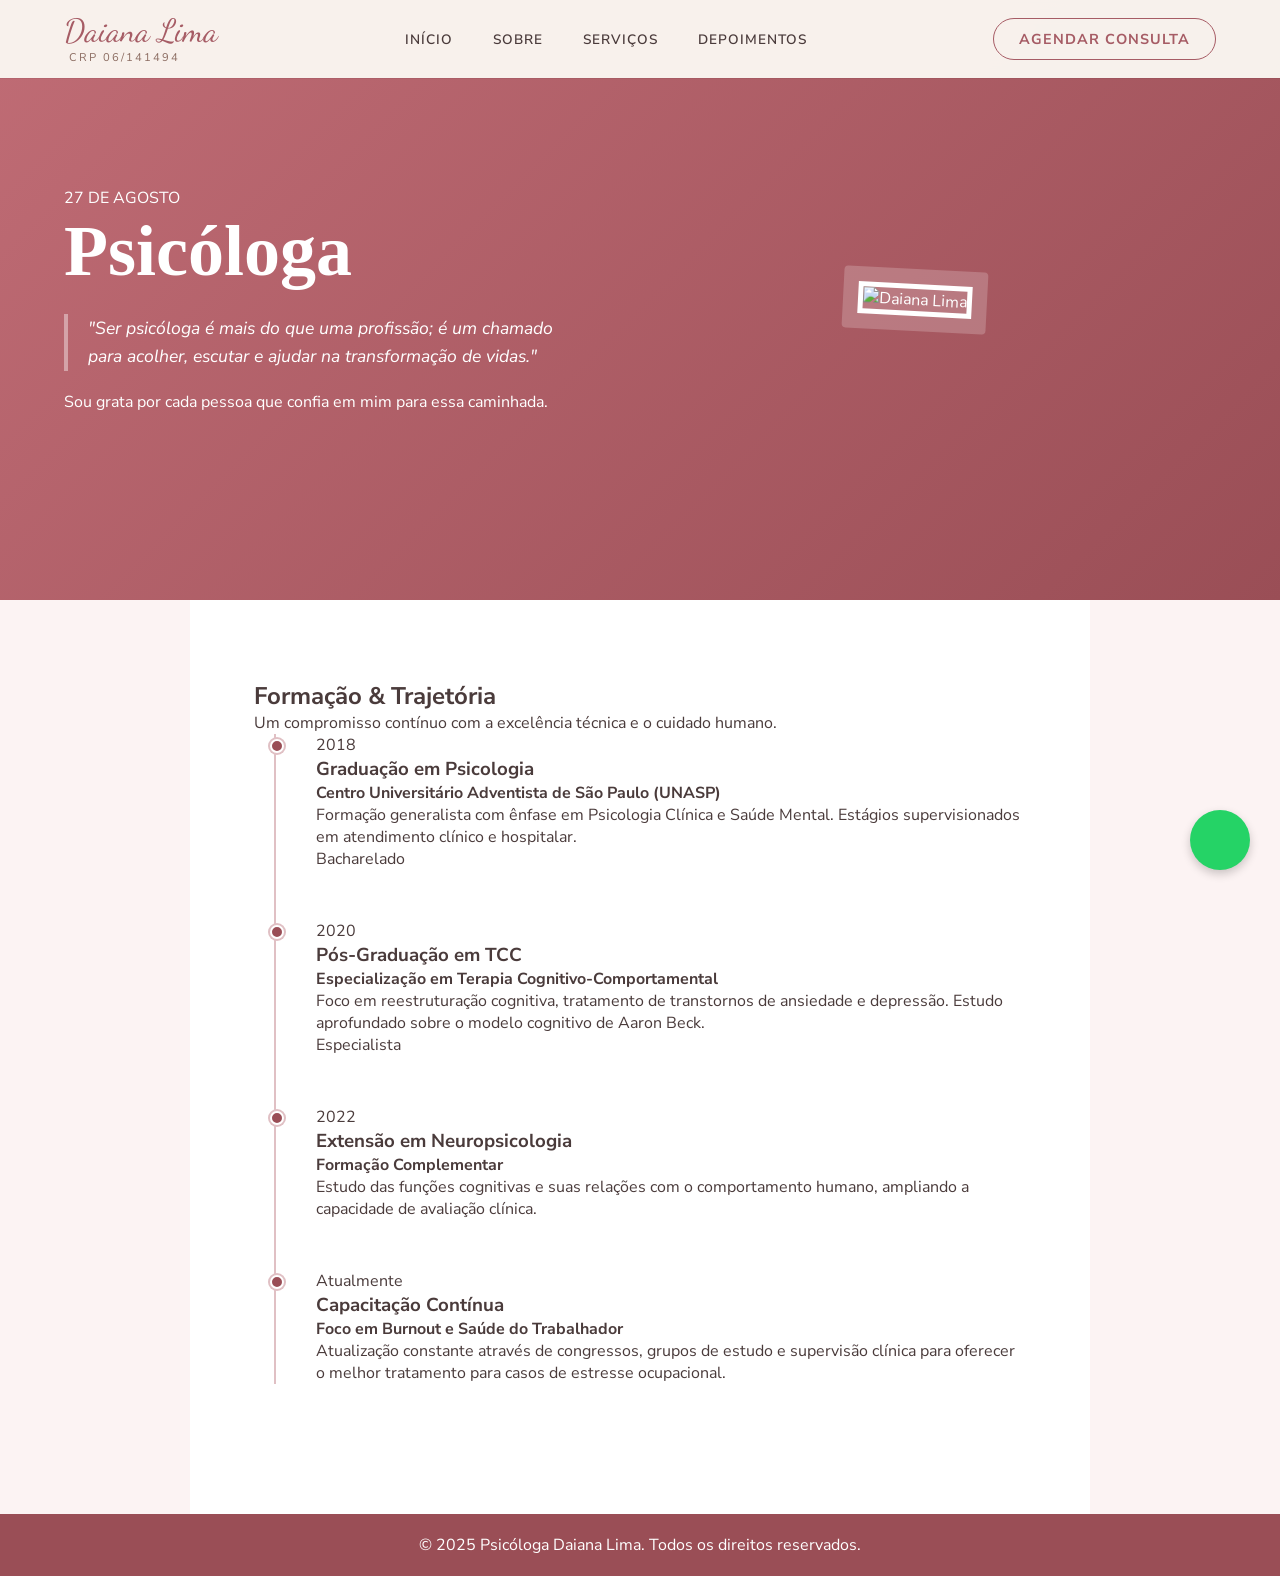
==== sobre.html @ 849c46d9 "Refactor code" ====
<!DOCTYPE html>
<html lang="pt-br">
<head>
    <meta charset="UTF-8">
    <meta name="viewport" content="width=device-width, initial-scale=1.0">
    <title>Sobre Mim - Psicóloga Daiana Lima</title>
    <link rel="stylesheet" href="style.css">
    <script src="js/workshop.js"></script>
   
</head>
<body class="page-sobre">

   <nav>
    <div class="nav-container">
        <a href="#" class="brand-signature">
            Daiana Lima
            <span class="crp-mini">CRP 06/141494</span>
        </a>

        <div class="menu">
            <div class="btn">
                <i class="fas fa-times close-btn"></i>
            </div>
            <a href="index.html">Início</a>
            <a href="#">Sobre</a>
            <a href="index.html#especialidades">Serviços</a>
            <a href="index.html#depoimentos">Depoimentos</a>
            <a href="https://wa.me/5519981084619" target="_blank" class="mobile-cta">Agendar</a>
        </div>

        <div class="nav-cta">
            <a href="https://wa.me/5519981084619" target="_blank" class="btn-agendar">
                Agendar Consulta
            </a>
            <div class="btn">
                <i class="fas fa-bars menu-btn"></i>
            </div>
        </div>
    </div>
</nav>

    <main>
        <section class="sobre-header">
            <div class="sobre-header-content">
                <span class="date-badge">27 DE AGOSTO</span>
                <h1 class="marsala-title">Psicóloga</h1>
                <div class="quote-box">
                    <p>"Ser psicóloga é mais do que uma profissão; é um chamado para acolher, escutar e ajudar na transformação de vidas."</p>
                </div>
                <p class="gratidao-text">Sou grata por cada pessoa que confia em mim para essa caminhada.</p>
            </div>
            
            <div class="sobre-header-img">
                <div class="img-frame">
                    <img src="https://images.unsplash.com/photo-1573496359142-b8d87734a5a2?q=80&w=688&auto=format&fit=crop" alt="Daiana Lima">
                </div>
            </div>
        </section>

        <section class="formacao-academica">
            <div class="academic-intro">
                <h2>Formação & Trajetória</h2>
                <p>Um compromisso contínuo com a excelência técnica e o cuidado humano.</p>
            </div>

            <div class="timeline">
                <div class="timeline-item">
                    <div class="timeline-marker"></div>
                    <div class="timeline-content">
                        <span class="year">2018</span>
                        <h3>Graduação em Psicologia</h3>
                        <h4>Centro Universitário Adventista de São Paulo (UNASP)</h4>
                        <p>Formação generalista com ênfase em Psicologia Clínica e Saúde Mental. Estágios supervisionados em atendimento clínico e hospitalar.</p>
                        <span class="tag">Bacharelado</span>
                    </div>
                </div>
                
                <div class="timeline-item">
                    <div class="timeline-marker"></div>
                    <div class="timeline-content">
                        <span class="year">2020</span>
                        <h3>Pós-Graduação em TCC</h3>
                        <h4>Especialização em Terapia Cognitivo-Comportamental</h4>
                        <p>Foco em reestruturação cognitiva, tratamento de transtornos de ansiedade e depressão. Estudo aprofundado sobre o modelo cognitivo de Aaron Beck.</p>
                        <span class="tag">Especialista</span>
                    </div>
                </div>

                <div class="timeline-item">
                    <div class="timeline-marker"></div>
                    <div class="timeline-content">
                        <span class="year">2022</span>
                        <h3>Extensão em Neuropsicologia</h3>
                        <h4>Formação Complementar</h4>
                        <p>Estudo das funções cognitivas e suas relações com o comportamento humano, ampliando a capacidade de avaliação clínica.</p>
                    </div>
                </div>

                <div class="timeline-item">
                    <div class="timeline-marker"></div>
                    <div class="timeline-content">
                        <span class="year">Atualmente</span>
                        <h3>Capacitação Contínua</h3>
                        <h4>Foco em Burnout e Saúde do Trabalhador</h4>
                        <p>Atualização constante através de congressos, grupos de estudo e supervisão clínica para oferecer o melhor tratamento para casos de estresse ocupacional.</p>
                    </div>
                </div>
            </div>
        </section>

        <footer class="footer-sobre">
            <p>&copy; 2025 Psicóloga Daiana Lima. Todos os direitos reservados.</p>
        </footer>
    </main>
    
    <a href="https://wa.me/5519981084619" class="floating-whatsapp" target="_blank">
        <i class="fa-brands fa-whatsapp"></i>
    </a>

</body>
</html>
---- style.css ----
@import url("https://fonts.googleapis.com/css2?family=Nunito+Sans:ital,opsz,wght@0,6..12,200..1000;1,6..12,200..1000&display=swap");
@import url('https://fonts.googleapis.com/css2?family=Dancing+Script:wght@400;700&display=swap');

/* =========================================
   1. RESET & VARIÁVEIS GERAIS
   ========================================= */
* {
    margin: 0;
    padding: 0;
    box-sizing: border-box;
    font-family: "Nunito Sans", sans-serif;
}

:root {
    --accent: #A65C65; 
    --accent-secondary: #C57D85;
    --accent-light: #F2E6E7; 
    --black: #4A3B3B; 
    --text-gray: #8D6E63;
    --white: #ffffff;
    --bg-hero: #F9F4EF; 
}

html {
    scroll-behavior: smooth;
    scroll-padding-top: 100px;
}

body {
    background-color: var(--bg-hero);
    color: var(--black);
    overflow-x: hidden; /* Evita rolagem lateral indesejada no mobile */
}

/* =========================================
   2. HEADER & NAVEGAÇÃO (DESKTOP)
   ========================================= */
nav {
    z-index: 999;
    position: fixed;
    top: 0;
    left: 0;
    width: 100%;
    padding: 15px 0;
    background-color: rgba(249, 244, 239, 0.98);
    backdrop-filter: blur(10px);
    box-shadow: 0 1px 0px rgba(0,0,0,0.05);
    transition: all 0.3s ease;
}

.nav-container {
    width: 90%;
    max-width: 1200px;
    margin: 0 auto;
    display: flex;
    justify-content: space-between;
    align-items: center;
}

.brand-signature {
    font-family: 'Dancing Script', cursive;
    font-size: 2rem;
    color: var(--accent);
    text-decoration: none;
    display: flex;
    flex-direction: column;
    line-height: 1;
}

.crp-mini {
    font-family: "Nunito Sans", sans-serif;
    font-size: 0.7rem;
    color: var(--text-gray);
    letter-spacing: 2px;
    margin-top: 5px;
    margin-left: 5px;
}

.menu {
    display: flex;
    gap: 40px;
}

.menu a {
    text-decoration: none;
    font-family: "Nunito Sans", sans-serif;
    text-transform: uppercase;
    font-size: 0.85rem;
    letter-spacing: 1px;
    color: var(--black);
    font-weight: 600;
    position: relative;
    transition: color 0.3s;
}

.menu a:hover,
.menu a.active-link {
    color: var(--accent);
}

/* Linha animada embaixo do link ativo */
.menu a.active-link::after {
    content: '';
    position: absolute;
    bottom: -5px;
    left: 0;
    width: 100%;
    height: 2px;
    background-color: var(--accent);
}

.btn-agendar {
    padding: 10px 25px;
    border: 1px solid var(--accent);
    color: var(--accent);
    border-radius: 50px;
    text-decoration: none;
    font-size: 0.9rem;
    font-weight: 700;
    transition: all 0.3s ease;
    text-transform: uppercase;
    letter-spacing: 1px;
}

.btn-agendar:hover {
    background-color: var(--accent);
    color: white;
    box-shadow: 0 5px 15px rgba(166, 92, 101, 0.3);
}

/* Elementos exclusivos do Mobile (Escondidos no Desktop) */
.mobile-cta, 
.btn, 
.menu-btn, 
.close-btn {
    display: none;
}

/* =========================================
   3. HERO SECTION
   ========================================= */
.heropage {
    padding-top: 140px;
    padding-bottom: 80px;
    padding-left: 5%;
    padding-right: 5%;
    display: flex;
    align-items: center;
    justify-content: space-between;
    gap: 50px;
    background-color: var(--bg-hero);
    min-height: 90vh;
}

.hero-content {
    flex: 1;
    max-width: 600px;
}

.badge {
    background-color: var(--accent-light);
    color: var(--accent);
    padding: 8px 16px;
    border-radius: 20px;
    font-size: 0.9rem;
    font-weight: 700;
    text-transform: uppercase;
    letter-spacing: 1px;
    display: inline-block;
    margin-bottom: 20px;
}

.hero-headlines h1 {
    /* Tipografia fluida: ajusta entre 2.2rem e 3.2rem conforme a tela */
    font-size: clamp(2.2rem, 4vw, 3.2rem);
    line-height: 1.1;
    margin-bottom: 20px;
    color: var(--black);
}

.hero-headlines p {
    font-size: 1.1rem;
    color: var(--text-gray);
    line-height: 1.6;
    margin-bottom: 30px;
}

.hero-headlines-buttons {
    display: flex;
    gap: 15px;
}

.btn-3 {
    padding: 14px 32px;
    background-color: var(--black);
    color: white;
    border: 2px solid var(--black);
    border-radius: 8px;
    font-weight: 700;
    cursor: pointer;
    transition: all 0.3s;
}

.btn-3:hover {
    background-color: var(--accent);
    border-color: var(--accent);
    color: white;
}

.btn-transparent {
    background-color: transparent;
    color: var(--black);
}

.hero-image-container {
    flex: 1;
    display: flex;
    justify-content: center;
    position: relative;
}

.hero-main-img {
    width: 100%;
    max-width: 450px;
    border-radius: 20px;
    box-shadow: 20px 20px 0px var(--accent-light);
    object-fit: cover;
}

/* =========================================
   4. MINDFULNESS (MODO AUTOMÁTICO)
   ========================================= */
.mindfulness-section {
    width: 100%;
    min-height: 600px;
    display: flex;
    justify-content: center;
    align-items: center;
    text-align: center;
    background: linear-gradient(135deg, #F9F4EF 0%, #FFFFFF 100%);
    transition: background 0.8s ease;
    position: relative;
    overflow: hidden;
}

.mindfulness-section.calm-mode {
    background: #E6D0D4; 
}

.mindfulness-content {
    max-width: 600px;
    padding: 20px;
    z-index: 2;
}

.mind-title {
    font-size: 2.5rem;
    font-weight: 900;
    color: var(--black);
    margin-bottom: 10px;
    transition: color 0.5s;
}

.mind-subtitle {
    font-size: 1.2rem;
    color: var(--text-gray);
    margin-bottom: 40px;
}

.switch-wrapper {
    display: flex;
    flex-direction: column;
    align-items: center;
    gap: 10px;
    margin: 0 auto 30px;
}

.toggle-switch {
    width: 120px;
    height: 180px;
    background-color: #fff;
    border: 4px solid var(--black);
    border-radius: 10px;
    position: relative;
    cursor: pointer;
    box-shadow: 10px 10px 0px rgba(74, 59, 59, 0.1);
    transition: all 0.3s ease;
    display: flex;
    justify-content: center;
    align-items: center;
}

.toggle-switch:active {
    transform: scale(0.98);
}

.switch-lever {
    width: 60px;
    height: 100px;
    background-color: #fff;
    border: 4px solid var(--black);
    position: relative;
    transition: all 0.4s cubic-bezier(0.68, -0.55, 0.27, 1.55);
    top: -20px; 
    box-shadow: 0 5px 0 #eee;
}

.toggle-switch.switched-off .switch-lever {
    top: 20px; 
    background-color: #D2838C;
    box-shadow: 0 -5px 0 #A65C65;
}

.switch-labels {
    font-weight: 800;
    font-size: 1.2rem;
    color: var(--black);
    letter-spacing: 2px;
}

#switch-status-text {
    font-size: 1.5rem;
    font-weight: 800;
    margin-bottom: 20px;
    letter-spacing: 1px;
    text-transform: uppercase;
    color: var(--accent);
}

.hidden-message {
    opacity: 0;
    transform: translateY(20px);
    transition: all 0.6s ease;
    pointer-events: none;
    background: rgba(255, 255, 255, 0.7);
    padding: 20px;
    border-radius: 15px;
    backdrop-filter: blur(5px);
}

.hidden-message.visible {
    opacity: 1;
    transform: translateY(0);
    pointer-events: all;
}

.hidden-message p {
    font-size: 1.3rem;
    color: var(--accent);
    font-weight: 600;
    margin-bottom: 10px;
    line-height: 1.6;
}

.btn-mindfulness {
    display: inline-block;
    margin-top: 15px;
    padding: 12px 30px;
    background-color: var(--accent);
    color: white;
    text-decoration: none;
    border-radius: 50px;
    font-weight: bold;
    transition: transform 0.2s;
}

.btn-mindfulness:hover {
    transform: scale(1.05);
    background-color: var(--accent-secondary);
}

/* =========================================
   5. SEÇÃO SOBRE
   ========================================= */
.sobre {
    padding: 100px 5%;
    display: flex;
    align-items: center;
    gap: 60px;
    background: var(--white);
}

.img-sobre {
    width: 40%;
    max-width: 350px;
    border-radius: 20px;
    box-shadow: 20px 20px 0px var(--accent-light);
    object-fit: cover;
    aspect-ratio: 1 / 1;
}

.sobre-headlines {
    flex: 1;
}

.sobre-headlines h6 {
    color: var(--accent);
    font-weight: 800;
    letter-spacing: 2px;
    margin-bottom: 10px;
}

.sobre-headlines h1 {
    font-size: 2.5rem;
    margin-bottom: 20px;
}

.sobre-headlines p {
    color: var(--text-gray);
    line-height: 1.7;
    margin-bottom: 30px;
}

.sobre-info {
    display: flex;
    gap: 30px;
}

.sobre-info-item h5 {
    font-size: 1.5rem;
    font-weight: 800;
    color: var(--accent);
}

.sobre-info-item h6 {
    color: var(--text-gray);
    font-size: 0.9rem;
}

.insta-link {
    display: inline-block;
    margin-top: 20px;
    font-weight: 700;
    color: var(--accent);
    text-decoration: none;
    font-size: 1.1rem;
    transition: opacity 0.3s;
}

.insta-link:hover {
    opacity: 0.8;
    text-decoration: underline;
}

/* =========================================
   6. SERVIÇOS (FLIP CARDS)
   ========================================= */
.pets {
    padding: 100px 5%;
    background-color: var(--bg-hero);
    text-align: center;
}

.pets-headlines h1 {
    font-size: 2.5rem;
    margin: 15px 0;
}

.pets-headlines i {
    font-size: 3rem;
    color: var(--accent);
}

.pets-collection {
    display: grid;
    grid-template-columns: repeat(auto-fit, minmax(260px, 1fr));
    gap: 30px;
    margin-top: 60px;
}

.flip-card {
    background-color: transparent;
    width: 100%;
    height: 320px;
    perspective: 1000px;
    cursor: pointer;
}

.flip-card-inner {
    position: relative;
    width: 100%;
    height: 100%;
    text-align: center;
    transition: transform 0.8s cubic-bezier(0.175, 0.885, 0.32, 1.275);
    transform-style: preserve-3d;
    box-shadow: 0 10px 30px rgba(0,0,0,0.05);
    border-radius: 15px;
}

.flip-card:hover .flip-card-inner {
    transform: rotateY(180deg);
}

/* Classe JS para virar no clique (Mobile) */
.flip-card-inner.flipped-mobile {
    transform: rotateY(180deg);
}

.flip-card-front, .flip-card-back {
    position: absolute;
    width: 100%;
    height: 100%;
    -webkit-backface-visibility: hidden; /* Safari */
    backface-visibility: hidden;
    border-radius: 15px;
    display: flex;
    flex-direction: column;
    justify-content: center;
    align-items: center;
    padding: 30px;
}

.flip-card-front {
    background-color: white;
    color: var(--black);
    border: 1px solid rgba(0,0,0,0.05);
}

.icon-front {
    font-size: 3.5rem;
    color: var(--accent-secondary);
    margin-bottom: 25px;
}

.flip-card-front h3 {
    font-size: 1.5rem;
    margin-bottom: 15px;
    font-weight: 700;
}

.see-more {
    font-size: 0.8rem;
    color: var(--text-gray);
    margin-top: auto;
    text-transform: uppercase;
    letter-spacing: 1px;
    opacity: 0.7;
}

.flip-card-back {
    background-color: var(--accent);
    color: white;
    transform: rotateY(180deg);
    box-shadow: 0 15px 35px rgba(166, 92, 101, 0.4);
}

.flip-card-back h3 {
    font-size: 1.3rem;
    margin-bottom: 15px;
    border-bottom: 1px solid rgba(255,255,255,0.3);
    padding-bottom: 10px;
}

.flip-card-back p {
    font-size: 0.95rem;
    line-height: 1.6;
    margin-bottom: 25px;
    color: rgba(255,255,255,0.9);
}

.btn-card {
    background-color: white;
    color: var(--accent);
    padding: 10px 25px;
    border-radius: 30px;
    text-decoration: none;
    font-weight: 800;
    text-transform: uppercase;
    font-size: 0.8rem;
    transition: transform 0.2s;
}

.btn-card:hover {
    transform: scale(1.05);
    background-color: var(--bg-hero);
}

/* =========================================
   7. LOCAIS & DEPOIMENTOS
   ========================================= */
.rifas-container {
    display: flex;
    justify-content: center;
    gap: 30px;
    flex-wrap: wrap;
    margin-top: 40px;
}

.rifa-card {
    background: white;
    padding: 30px;
    border-radius: 12px;
    flex: 1;
    min-width: 250px;
    max-width: 350px;
    text-align: center;
    box-shadow: 0 5px 15px rgba(74, 59, 59, 0.05);
}

.rifa-card i {
    font-size: 2rem;
    color: var(--black);
    margin-bottom: 15px;
}

.testimunhas {
    padding: 100px 5%;
    text-align: center;
    background-color: var(--white);
}

.testimunhas-container {
    display: flex;
    justify-content: center;
    gap: 30px;
    margin-top: 40px;
    flex-wrap: wrap;
}

.testimunhas-item {
    background: var(--bg-hero);
    padding: 30px;
    border-radius: 15px;
    max-width: 500px;
    text-align: left;
    border: 1px solid var(--accent-light);
}

.testimunhas-pessoa {
    display: flex;
    justify-content: space-between;
    align-items: center;
    margin-bottom: 20px;
}

.avatar-placeholder {
    width: 50px;
    height: 50px;
    background: var(--accent);
    color: white;
    border-radius: 50%;
    display: flex;
    align-items: center;
    justify-content: center;
    font-weight: 700;
    font-size: 1.2rem;
}

.testimunhas-nome {
    display: flex;
    gap: 15px;
    align-items: center;
}

.testimunhas-text {
    font-style: italic;
    color: var(--black);
    line-height: 1.6;
}

/* =========================================
   8. TERAPIA NÃO É (MAPA MENTAL)
   ========================================= */
.terapia-nao-e {
    background-color: #F9F6F2;
    padding: 100px 5%;
    text-align: center;
    overflow: hidden;
}

.title-nao-e {
    font-size: clamp(2rem, 3.5vw, 2.5rem);
    color: #8D6E63;
    line-height: 1.1;
    margin-bottom: 50px;
}

.cursive-text {
    font-family: 'Dancing Script', cursive;
    font-size: 4.5rem;
    color: #C57D85;
    display: block;
    transform: rotate(-3deg);
}

.mind-map-container {
    position: relative;
    width: 100%;
    max-width: 600px;
    height: 500px;
    margin: 0 auto;
}

.center-brain {
    position: absolute;
    top: 50%;
    left: 50%;
    transform: translate(-50%, -50%);
    font-size: 5rem;
    color: #EF9A9A;
    z-index: 2;
    background: #F9F6F2;
    padding: 20px;
    border-radius: 50%;
}

.pulse-animation {
    animation: pulse-brain 2s infinite ease-in-out;
}

@keyframes pulse-brain {
    0% { transform: scale(1); }
    50% { transform: scale(1.1); }
    100% { transform: scale(1); }
}

.map-item {
    position: absolute;
    width: 140px;
    text-align: center;
    color: #6D4C41;
    font-weight: 600;
    font-size: 1rem;
}

.item-top-left { top: 10%; left: 10%; }
.item-top-center { top: 5%; left: 50%; transform: translateX(-50%); }
.item-top-right { top: 10%; right: 10%; }
.item-bottom-left { bottom: 15%; left: 10%; }
.item-bottom-right { bottom: 15%; right: 10%; }

.arrow-svg {
    width: 60px;
    height: 60px;
    display: block;
    margin: 0 auto;
    opacity: 0.6;
}

.item-top-left .arrow-svg { transform: rotate(120deg); }
.item-top-right .arrow-svg { transform: rotate(180deg) scaleY(-1); }
.item-bottom-left .arrow-svg { transform: rotate(30deg); }
.item-bottom-right .arrow-svg { transform: rotate(-30deg); }

.arrow-char {
    font-size: 2rem;
    color: #E5989B;
    display: block;
    transform: rotate(180deg);
}

/* =========================================
   9. PÁGINA SOBRE (ESTILOS ESPECÍFICOS)
   ========================================= */
.page-sobre {
    background-color: #FCF3F3;
}

.sobre-header {
    background: linear-gradient(135deg, #C06C75 0%, #9A4E56 100%);
    min-height: 600px;
    display: flex;
    align-items: center;
    justify-content: center;
    padding: 60px 5%;
    gap: 50px;
    color: white;
    position: relative;
}

.sobre-header-content {
    flex: 1;
    max-width: 500px;
}

.marsala-title {
    font-family: "Didot", serif;
    font-size: clamp(3rem, 6vw, 4.5rem);
    font-weight: 700;
    line-height: 0.9;
    margin: 10px 0 30px;
}

.quote-box {
    border-left: 4px solid rgba(255,255,255,0.4);
    padding-left: 20px;
    margin-bottom: 20px;
    font-style: italic;
    font-size: 1.1rem;
    line-height: 1.6;
}

.sobre-header-img {
    flex: 1;
    display: flex;
    justify-content: center;
}

.img-frame {
    padding: 15px;
    background: rgba(255,255,255,0.2);
    border-radius: 4px;
    transform: rotate(3deg);
}

.img-frame img {
    width: 100%;
    max-width: 320px;
    border: 5px solid white;
    display: block;
}

.formacao-academica {
    padding: 80px 5%;
    max-width: 900px;
    margin: 0 auto;
    background-color: #FFF;
}

.timeline {
    position: relative;
    border-left: 2px solid #E0C0C4;
    margin-left: 20px;
    padding-left: 40px;
}

.timeline-item {
    margin-bottom: 50px;
    position: relative;
}

.timeline-marker {
    position: absolute;
    left: -46px;
    top: 5px;
    width: 14px;
    height: 14px;
    background: #9A4E56;
    border-radius: 50%;
    border: 2px solid white;
    box-shadow: 0 0 0 2px #E0C0C4;
}

.footer-sobre {
    background-color: #9A4E56;
    color: white;
    text-align: center;
    padding: 20px;
}

/* =========================================
   10. FOOTER
   ========================================= */
footer {
    background-color: var(--black);
    color: white;
    padding: 60px 5% 20px;
}

.footer-container {
    display: flex;
    justify-content: space-between;
    flex-wrap: wrap;
    gap: 40px;
    border-bottom: 1px solid rgba(255,255,255,0.1);
    padding-bottom: 40px;
}

.footer-brand h1 {
    font-size: 1.8rem;
}

.accent {
    color: #D2838C;
}

.social a, .links a {
    color: white;
    transition: color 0.3s;
}

.social a { font-size: 1.5rem; margin-right: 15px; }
.links a { display: block; color: #E0C0C4; text-decoration: none; margin-bottom: 10px; }
.links a:hover, .social a:hover { color: #D2838C; }

.contato-info-item {
    display: flex;
    gap: 10px;
    margin-bottom: 10px;
    color: #E0C0C4;
}

.copyright {
    text-align: center;
    margin-top: 20px;
    color: #a89496;
    font-size: 0.9rem;
}

/* Floating WhatsApp */
.floating-whatsapp {
    position: fixed;
    bottom: 30px;
    right: 30px;
    width: 60px;
    height: 60px;
    background-color: #25D366;
    color: white;
    border-radius: 50%;
    display: flex;
    align-items: center;
    justify-content: center;
    font-size: 30px;
    box-shadow: 0 4px 10px rgba(0,0,0,0.2);
    z-index: 1000;
    text-decoration: none;
    transition: transform 0.3s;
}

.floating-whatsapp:hover {
    transform: scale(1.1);
}

/* =========================================
   11. RESPONSIVIDADE MOBILE (UNIFICADA)
   ========================================= */
@media (max-width: 768px) {
    /* --- Ajustes Gerais de Layout --- */
    .heropage, .sobre, .sobre-header {
        flex-direction: column;
        text-align: center;
        padding-top: 110px;
    }
    
    .hero-content, .img-sobre, .sobre-header-content {
        width: 100%;
    }
    
    .hero-headlines-buttons {
        justify-content: center;
    }
    
    .img-sobre {
        width: 80%;
        max-width: 300px;
        margin: 0 auto;
    }

    /* --- MENU GAVETA (DRAWER) --- */
    .menu {
        display: none; 
        position: fixed;
        top: 0;
        right: 0;
        height: 100vh;
        width: 80%; 
        max-width: 350px;
        background: rgba(249, 244, 239, 0.98);
        backdrop-filter: blur(15px);
        flex-direction: column;
        justify-content: flex-start;
        align-items: center;
        gap: 30px;
        padding-top: 100px;
        box-shadow: -5px 0 20px rgba(0,0,0,0.1);
        z-index: 1000;
        transition: transform 0.3s ease;
    }

    .menu.active {
        display: flex;
        animation: slideIn 0.3s forwards;
    }

    @keyframes slideIn {
        from { transform: translateX(100%); }
        to { transform: translateX(0); }
    }

    .menu a {
        font-size: 1.2rem;
        width: 100%;
        text-align: center;
        padding: 10px 0;
        border-bottom: 1px solid rgba(0,0,0,0.05);
    }

    /* Botão de Fechar e Hambúrguer */
    .btn { display: block; cursor: pointer; color: var(--accent); }
    
    .menu .btn { /* Botão X dentro do menu */
        position: absolute;
        top: 25px;
        right: 25px;
        font-size: 2rem;
    }

    .nav-cta .btn { /* Hambúrguer no Header */
        font-size: 1.6rem;
        margin-left: 15px;
    }

    /* Botões CTA */
    .btn-agendar { display: none; } /* Esconde do header desktop */
    
    .mobile-cta {
        display: inline-block;
        margin-top: 20px;
        padding: 15px 40px;
        background: var(--accent);
        color: white !important;
        border-radius: 50px;
        font-weight: 700;
        box-shadow: 0 4px 15px rgba(166, 92, 101, 0.4);
    }

    /* --- Mapa Mental Mobile --- */
    .mind-map-container {
        height: auto;
        display: flex;
        flex-direction: column;
        gap: 20px;
        padding: 20px 0;
    }
    
    .map-item, .center-brain {
        position: static;
        transform: none;
    }
    
    .arrow-svg, .arrow-char { display: none; }
    
    .center-brain { order: -1; margin-bottom: 20px; }

    /* --- Página Sobre Mobile --- */
    .quote-box {
        border-left: none;
        border-top: 3px solid rgba(255,255,255,0.4);
        padding-top: 20px;
        padding-left: 0;
    }

    .img-frame { transform: rotate(0); }
}
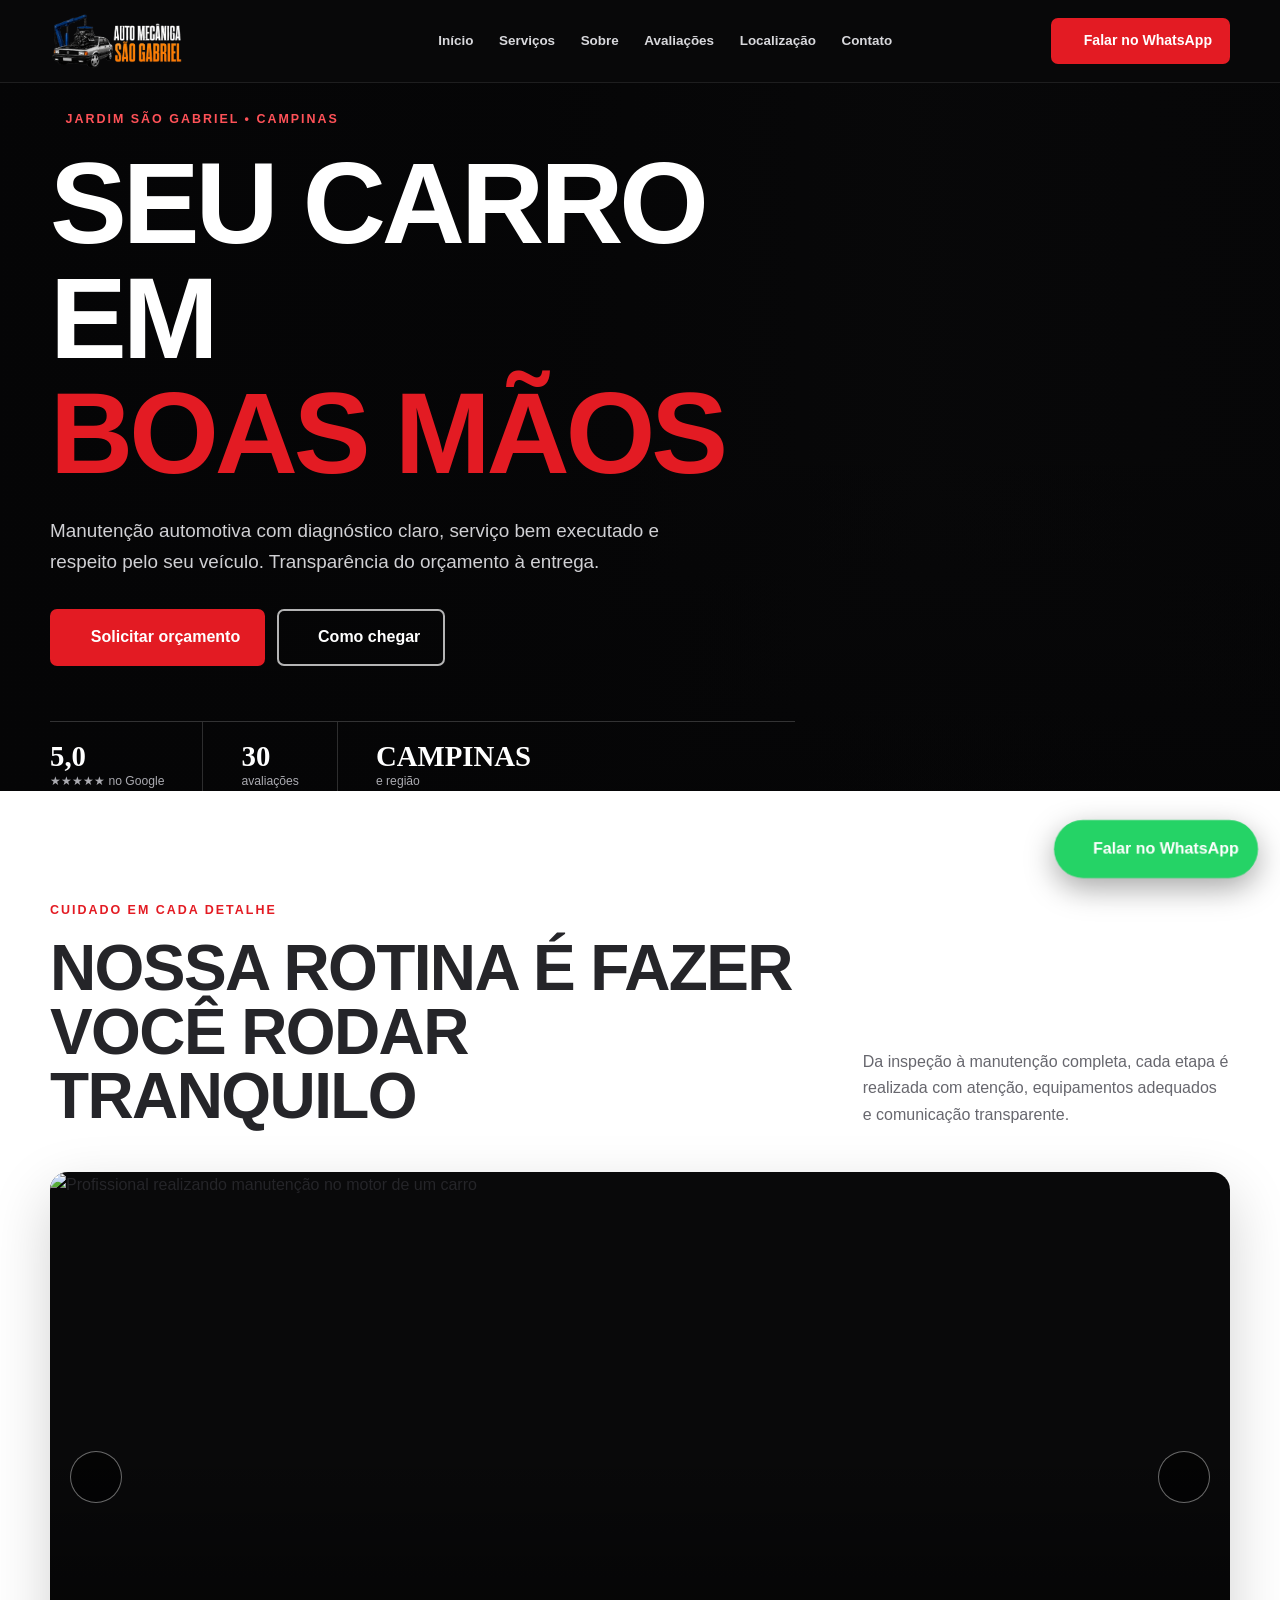
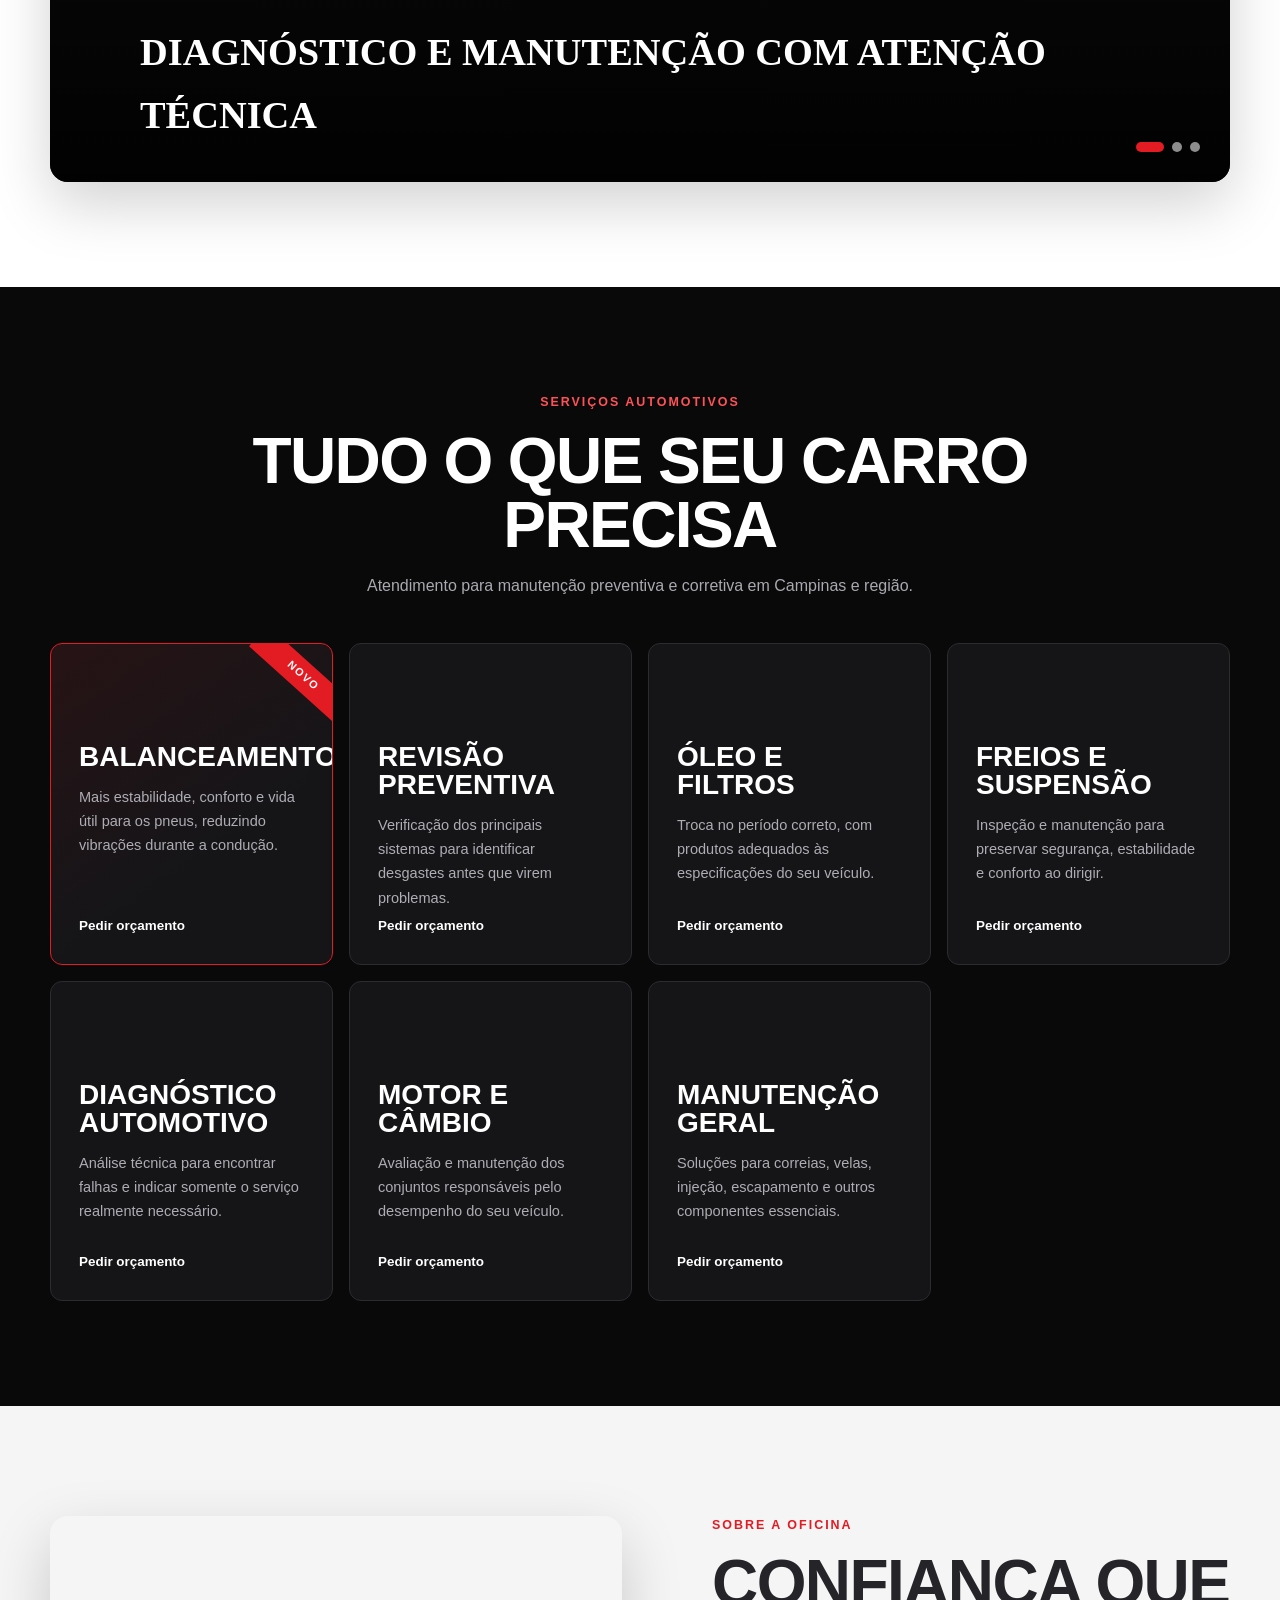
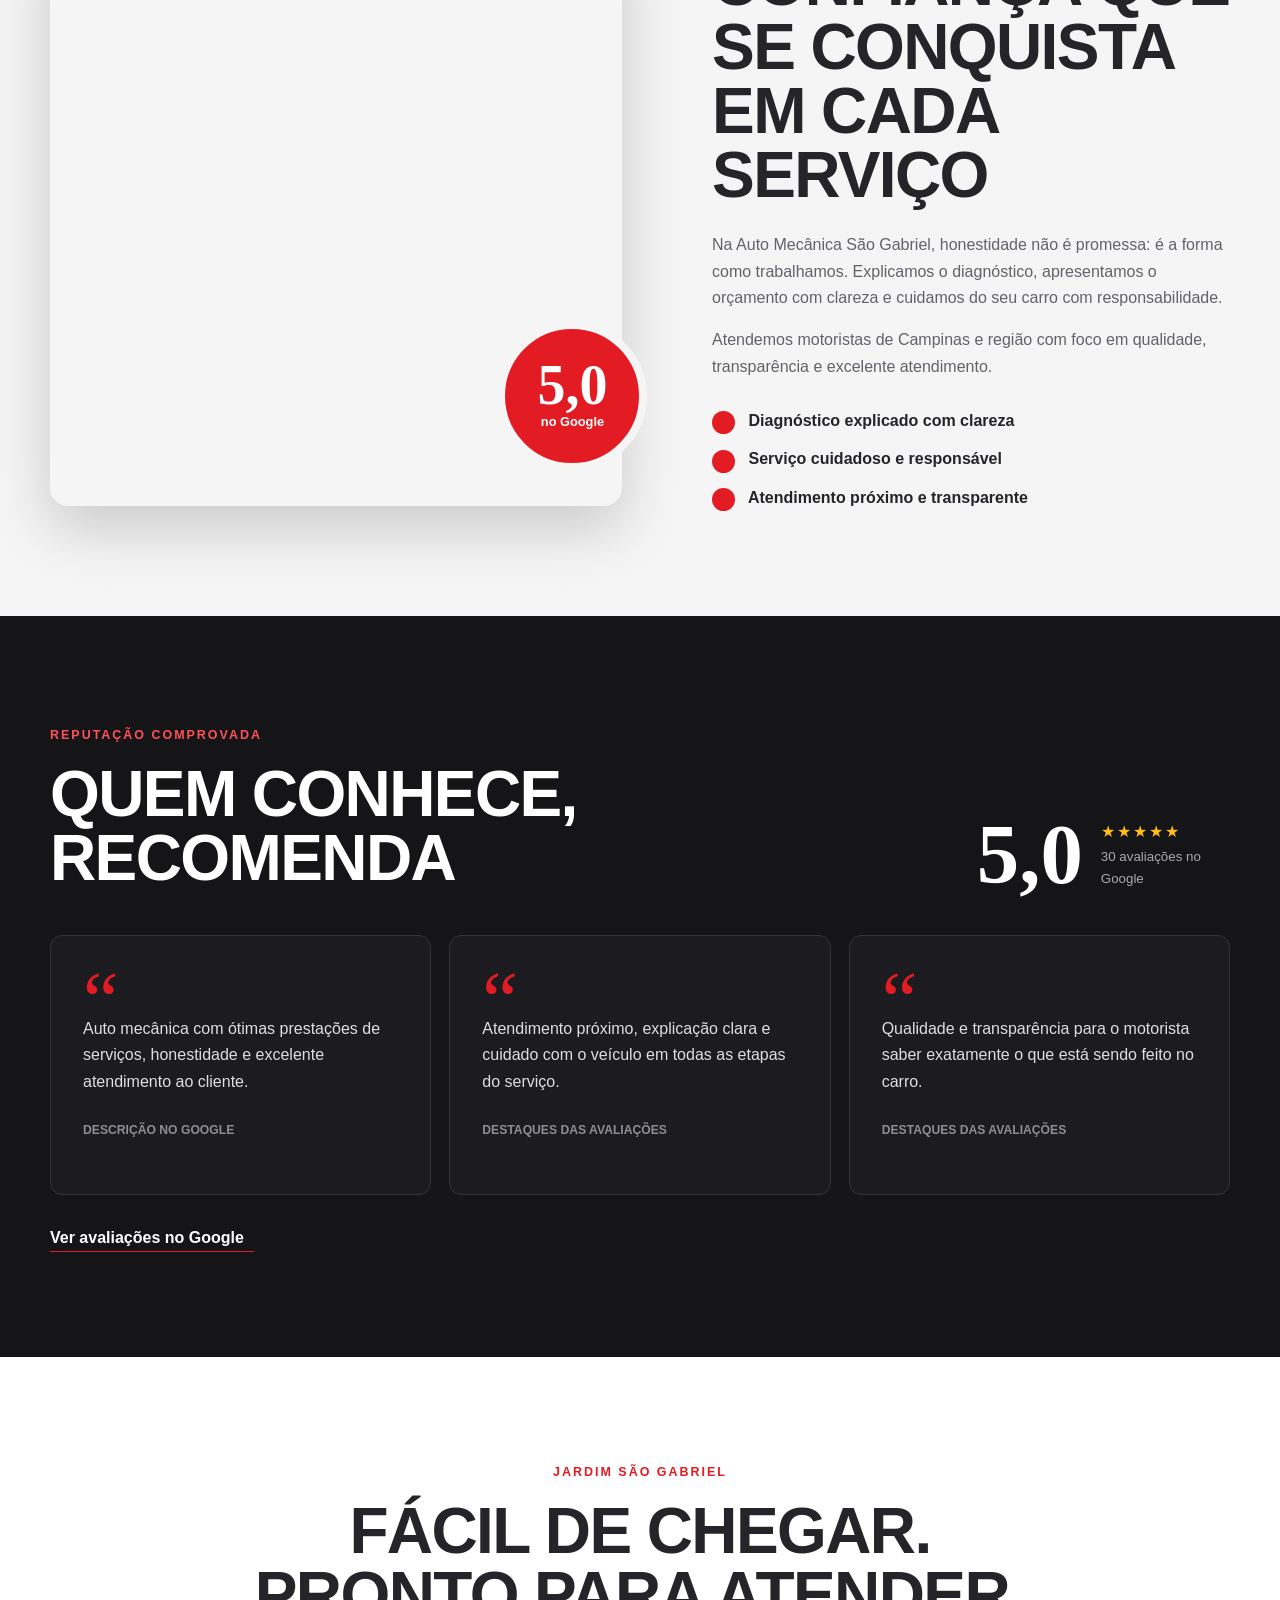
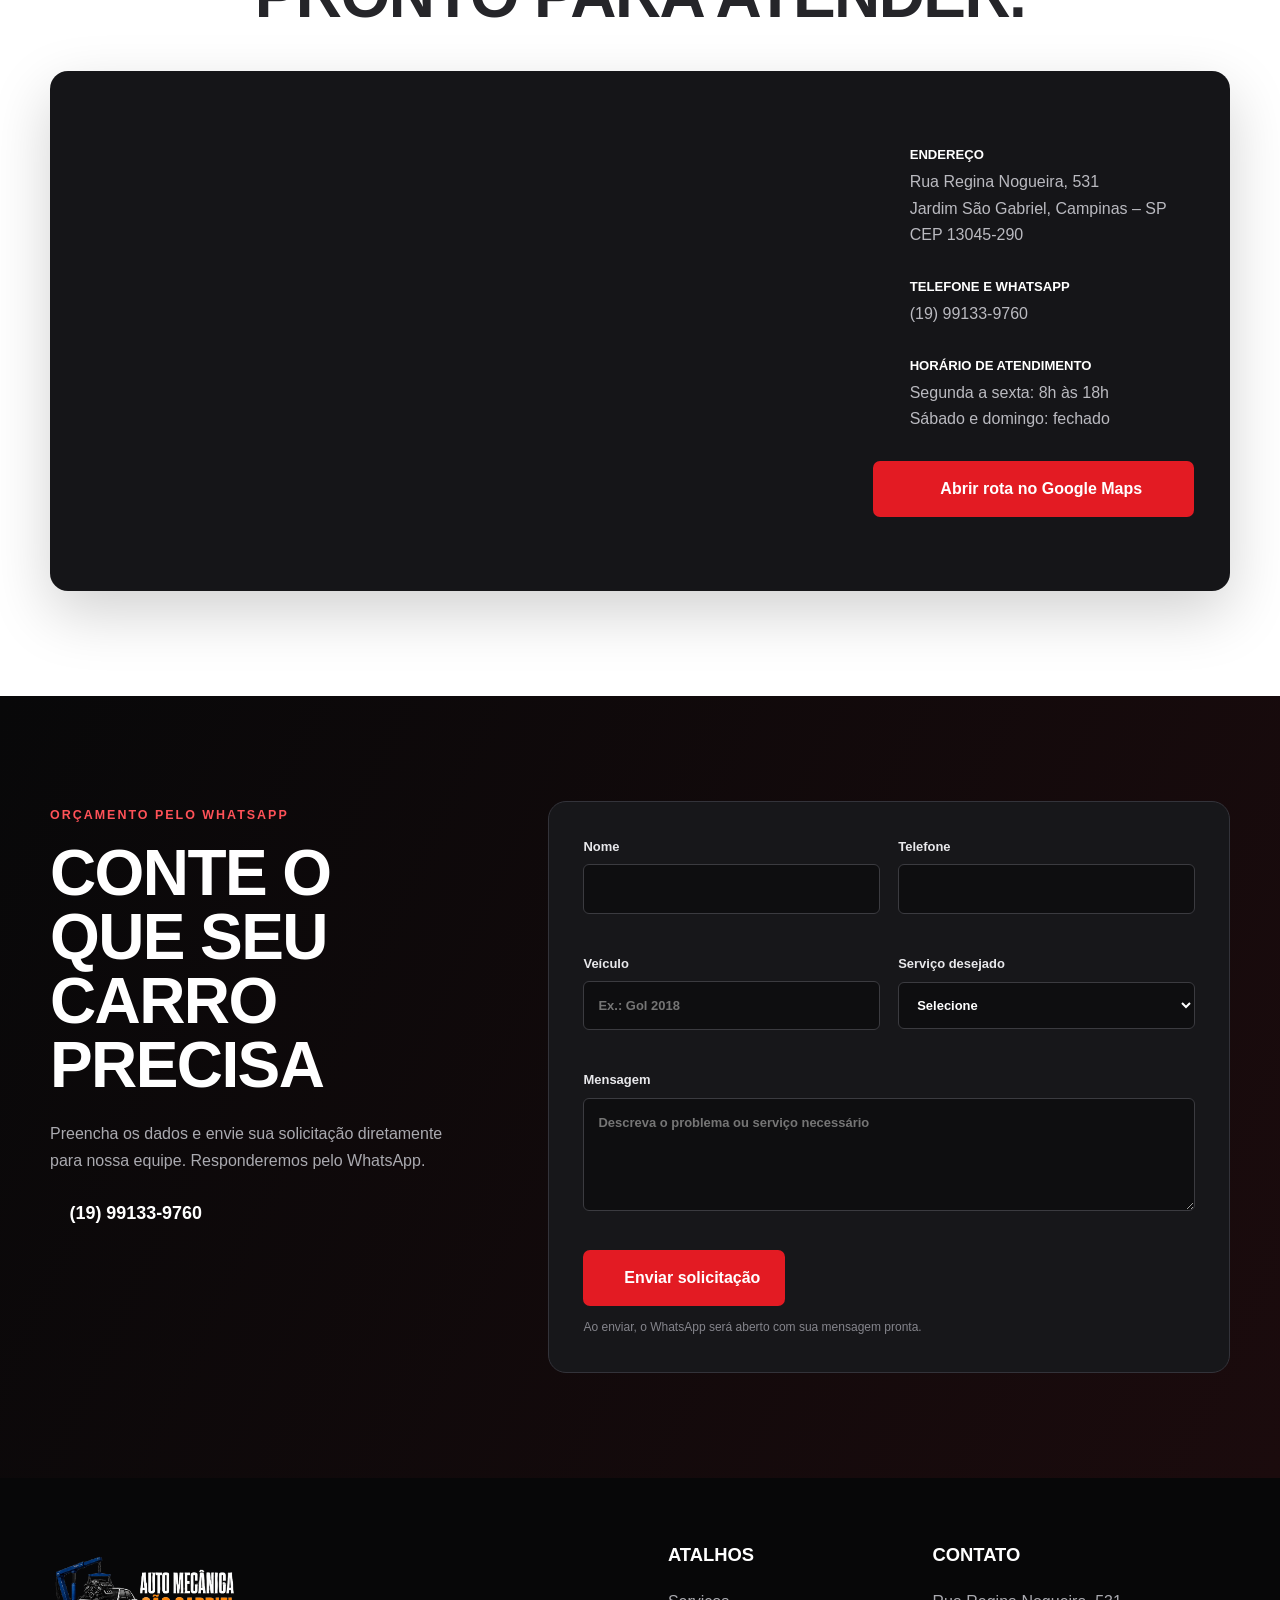
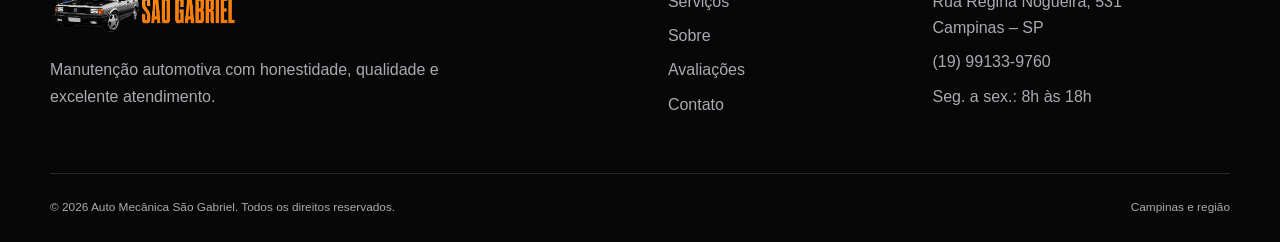
==== commit 51218e84: "Add files via upload" ====
--- a/sobre.html
+++ b/sobre.html
@@ -1,121 +1,12 @@
-<!DOCTYPE html>
-<html lang="pt-br">
-<head>
-    <meta charset="UTF-8">
-    <meta name="viewport" content="width=device-width, initial-scale=1.0">
-    <title>Sobre Mim - Psicóloga Daiana Lima</title>
-    <link rel="stylesheet" href="style.css">
-    <script src="js/workshop.js"></script>
-   
-</head>
-<body class="page-sobre">
-
-   <nav>
-    <div class="nav-container">
-        <a href="#" class="brand-signature">
-            Daiana Lima
-            <span class="crp-mini">CRP 06/141494</span>
-        </a>
-
-        <div class="menu">
-            <div class="btn">
-                <i class="fas fa-times close-btn"></i>
-            </div>
-            <a href="index.html">Início</a>
-            <a href="#">Sobre</a>
-            <a href="index.html#especialidades">Serviços</a>
-            <a href="index.html#depoimentos">Depoimentos</a>
-            <a href="https://wa.me/5519981084619" target="_blank" class="mobile-cta">Agendar</a>
-        </div>
-
-        <div class="nav-cta">
-            <a href="https://wa.me/5519981084619" target="_blank" class="btn-agendar">
-                Agendar Consulta
-            </a>
-            <div class="btn">
-                <i class="fas fa-bars menu-btn"></i>
-            </div>
-        </div>
-    </div>
-</nav>
-
-    <main>
-        <section class="sobre-header">
-            <div class="sobre-header-content">
-                <span class="date-badge">27 DE AGOSTO</span>
-                <h1 class="marsala-title">Psicóloga</h1>
-                <div class="quote-box">
-                    <p>"Ser psicóloga é mais do que uma profissão; é um chamado para acolher, escutar e ajudar na transformação de vidas."</p>
-                </div>
-                <p class="gratidao-text">Sou grata por cada pessoa que confia em mim para essa caminhada.</p>
-            </div>
-            
-            <div class="sobre-header-img">
-                <div class="img-frame">
-                    <img src="https://images.unsplash.com/photo-1573496359142-b8d87734a5a2?q=80&w=688&auto=format&fit=crop" alt="Daiana Lima">
-                </div>
-            </div>
-        </section>
-
-        <section class="formacao-academica">
-            <div class="academic-intro">
-                <h2>Formação & Trajetória</h2>
-                <p>Um compromisso contínuo com a excelência técnica e o cuidado humano.</p>
-            </div>
-
-            <div class="timeline">
-                <div class="timeline-item">
-                    <div class="timeline-marker"></div>
-                    <div class="timeline-content">
-                        <span class="year">2018</span>
-                        <h3>Graduação em Psicologia</h3>
-                        <h4>Centro Universitário Adventista de São Paulo (UNASP)</h4>
-                        <p>Formação generalista com ênfase em Psicologia Clínica e Saúde Mental. Estágios supervisionados em atendimento clínico e hospitalar.</p>
-                        <span class="tag">Bacharelado</span>
-                    </div>
-                </div>
-                
-                <div class="timeline-item">
-                    <div class="timeline-marker"></div>
-                    <div class="timeline-content">
-                        <span class="year">2020</span>
-                        <h3>Pós-Graduação em TCC</h3>
-                        <h4>Especialização em Terapia Cognitivo-Comportamental</h4>
-                        <p>Foco em reestruturação cognitiva, tratamento de transtornos de ansiedade e depressão. Estudo aprofundado sobre o modelo cognitivo de Aaron Beck.</p>
-                        <span class="tag">Especialista</span>
-                    </div>
-                </div>
-
-                <div class="timeline-item">
-                    <div class="timeline-marker"></div>
-                    <div class="timeline-content">
-                        <span class="year">2022</span>
-                        <h3>Extensão em Neuropsicologia</h3>
-                        <h4>Formação Complementar</h4>
-                        <p>Estudo das funções cognitivas e suas relações com o comportamento humano, ampliando a capacidade de avaliação clínica.</p>
-                    </div>
-                </div>
-
-                <div class="timeline-item">
-                    <div class="timeline-marker"></div>
-                    <div class="timeline-content">
-                        <span class="year">Atualmente</span>
-                        <h3>Capacitação Contínua</h3>
-                        <h4>Foco em Burnout e Saúde do Trabalhador</h4>
-                        <p>Atualização constante através de congressos, grupos de estudo e supervisão clínica para oferecer o melhor tratamento para casos de estresse ocupacional.</p>
-                    </div>
-                </div>
-            </div>
-        </section>
-
-        <footer class="footer-sobre">
-            <p>&copy; 2025 Psicóloga Daiana Lima. Todos os direitos reservados.</p>
-        </footer>
-    </main>
-    
-    <a href="https://wa.me/5519981084619" class="floating-whatsapp" target="_blank">
-        <i class="fa-brands fa-whatsapp"></i>
-    </a>
-
-</body>
-</html>+<!DOCTYPE html>
+<html lang="pt-br">
+<head>
+    <meta charset="UTF-8">
+    <meta name="viewport" content="width=device-width, initial-scale=1.0">
+    <meta http-equiv="refresh" content="0; url=index.html#sobre">
+    <title>Sobre | Auto Mecânica São Gabriel</title>
+</head>
+<body>
+    <p>Redirecionando para <a href="index.html#sobre">Auto Mecânica São Gabriel</a>...</p>
+</body>
+</html>
